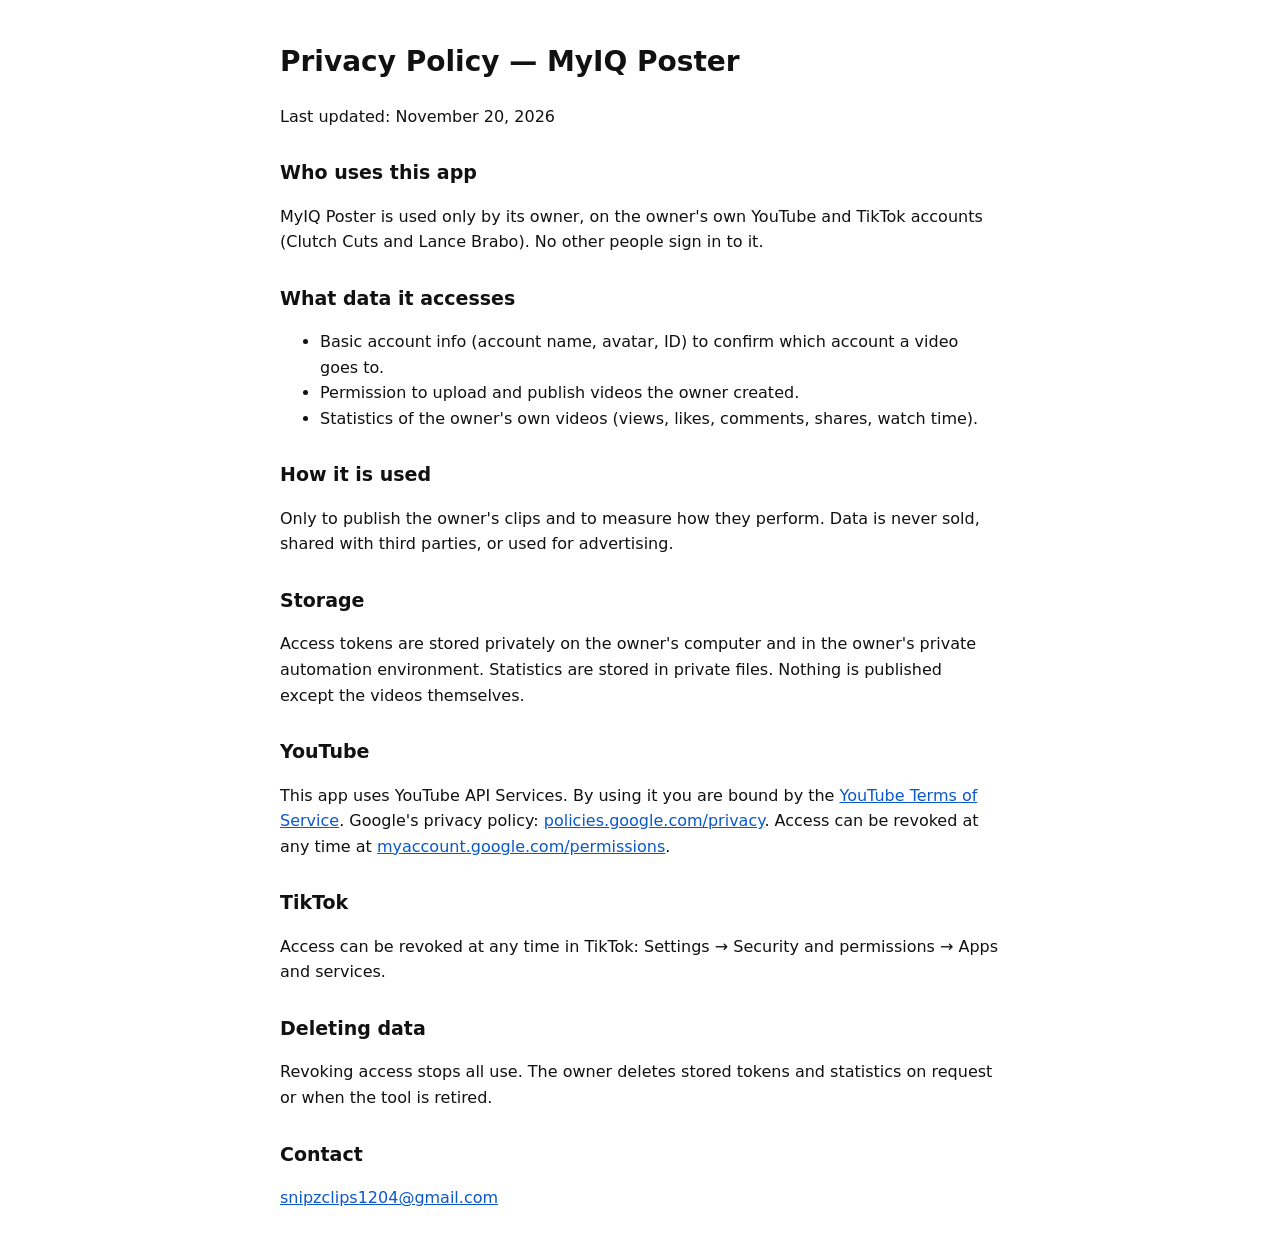
==== privacy.html @ 30d90910 "MyIQ Poster legal pages Co-Authored-By: Claude Opus 5.5 <noreply@anthropic.com>" ====
<!doctype html><html lang="en"><meta charset="utf-8"><meta name="viewport" content="width=device-width,initial-scale=1">
<title>MyIQ Privacy Policy</title><link rel="stylesheet" href="style.css">
<h1>Privacy Policy — MyIQ Poster</h1>
<p>Last updated: November 20, 2026</p>
<h2>Who uses this app</h2>
<p>MyIQ Poster is used only by its owner, on the owner's own YouTube and TikTok accounts (Clutch Cuts and Lance Brabo). No other people sign in to it.</p>
<h2>What data it accesses</h2>
<ul>
<li>Basic account info (account name, avatar, ID) to confirm which account a video goes to.</li>
<li>Permission to upload and publish videos the owner created.</li>
<li>Statistics of the owner's own videos (views, likes, comments, shares, watch time).</li>
</ul>
<h2>How it is used</h2>
<p>Only to publish the owner's clips and to measure how they perform. Data is never sold, shared with third parties, or used for advertising.</p>
<h2>Storage</h2>
<p>Access tokens are stored privately on the owner's computer and in the owner's private automation environment. Statistics are stored in private files. Nothing is published except the videos themselves.</p>
<h2>YouTube</h2>
<p>This app uses YouTube API Services. By using it you are bound by the <a href="https://www.youtube.com/t/terms">YouTube Terms of Service</a>. Google's privacy policy: <a href="https://policies.google.com/privacy">policies.google.com/privacy</a>. Access can be revoked at any time at <a href="https://myaccount.google.com/permissions">myaccount.google.com/permissions</a>.</p>
<h2>TikTok</h2>
<p>Access can be revoked at any time in TikTok: Settings → Security and permissions → Apps and services.</p>
<h2>Deleting data</h2>
<p>Revoking access stops all use. The owner deletes stored tokens and statistics on request or when the tool is retired.</p>
<h2>Contact</h2>
<p><a href="mailto:snipzclips1204@gmail.com">snipzclips1204@gmail.com</a></p>
</html>
---- style.css ----
body{font:16px/1.6 -apple-system,system-ui,sans-serif;max-width:720px;margin:40px auto;padding:0 16px;color:#111;background:#fff}
h1{font-size:28px}h2{font-size:19px;margin-top:28px}a{color:#0a58ca}
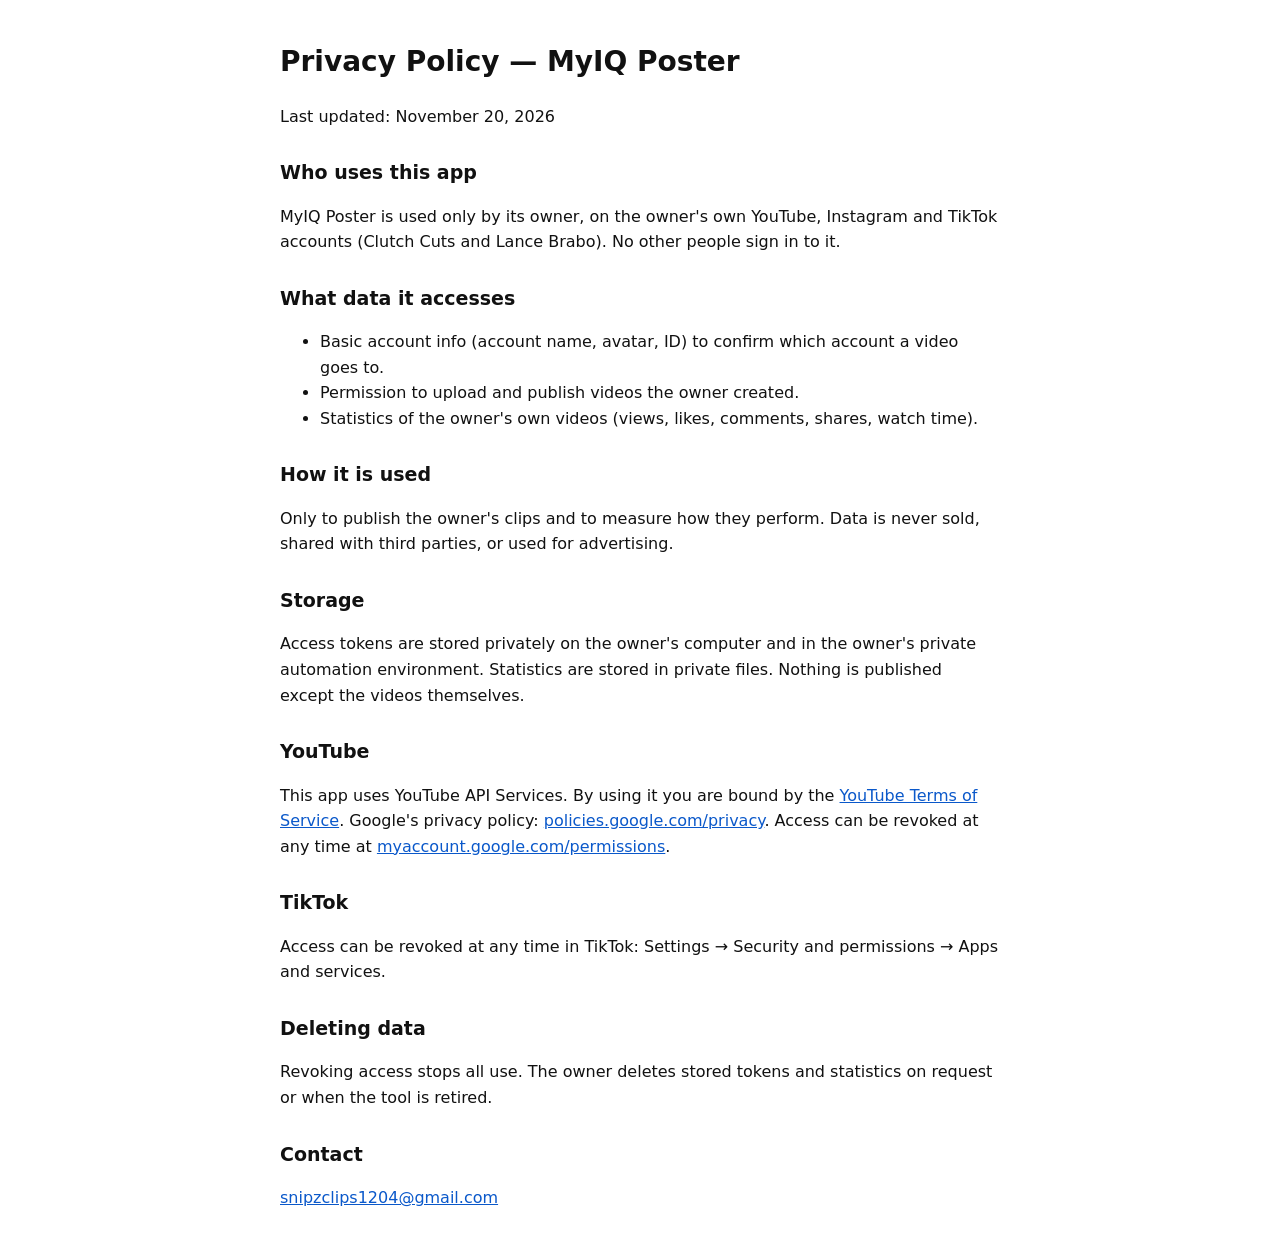
==== commit 91674ac4: "Homepage: YouTube API Services notice; mention Instagram Co-Authored-By: Claude Opus 5.5 <noreply@an" ====
--- a/privacy.html
+++ b/privacy.html
@@ -3,7 +3,7 @@
 <h1>Privacy Policy — MyIQ Poster</h1>
 <p>Last updated: November 20, 2026</p>
 <h2>Who uses this app</h2>
-<p>MyIQ Poster is used only by its owner, on the owner's own YouTube and TikTok accounts (Clutch Cuts and Lance Brabo). No other people sign in to it.</p>
+<p>MyIQ Poster is used only by its owner, on the owner's own YouTube, Instagram and TikTok accounts (Clutch Cuts and Lance Brabo). No other people sign in to it.</p>
 <h2>What data it accesses</h2>
 <ul>
 <li>Basic account info (account name, avatar, ID) to confirm which account a video goes to.</li>
--- a/style.css
+++ b/style.css
@@ -1,2 +1,4 @@
 body{font:16px/1.6 -apple-system,system-ui,sans-serif;max-width:720px;margin:40px auto;padding:0 16px;color:#111;background:#fff}
 h1{font-size:28px}h2{font-size:19px;margin-top:28px}a{color:#0a58ca}
+.yt{display:flex;gap:12px;align-items:flex-start;border:1px solid #ddd;border-radius:10px;padding:12px 14px;margin:20px 0}
+.yt svg{flex:none;margin-top:2px}
